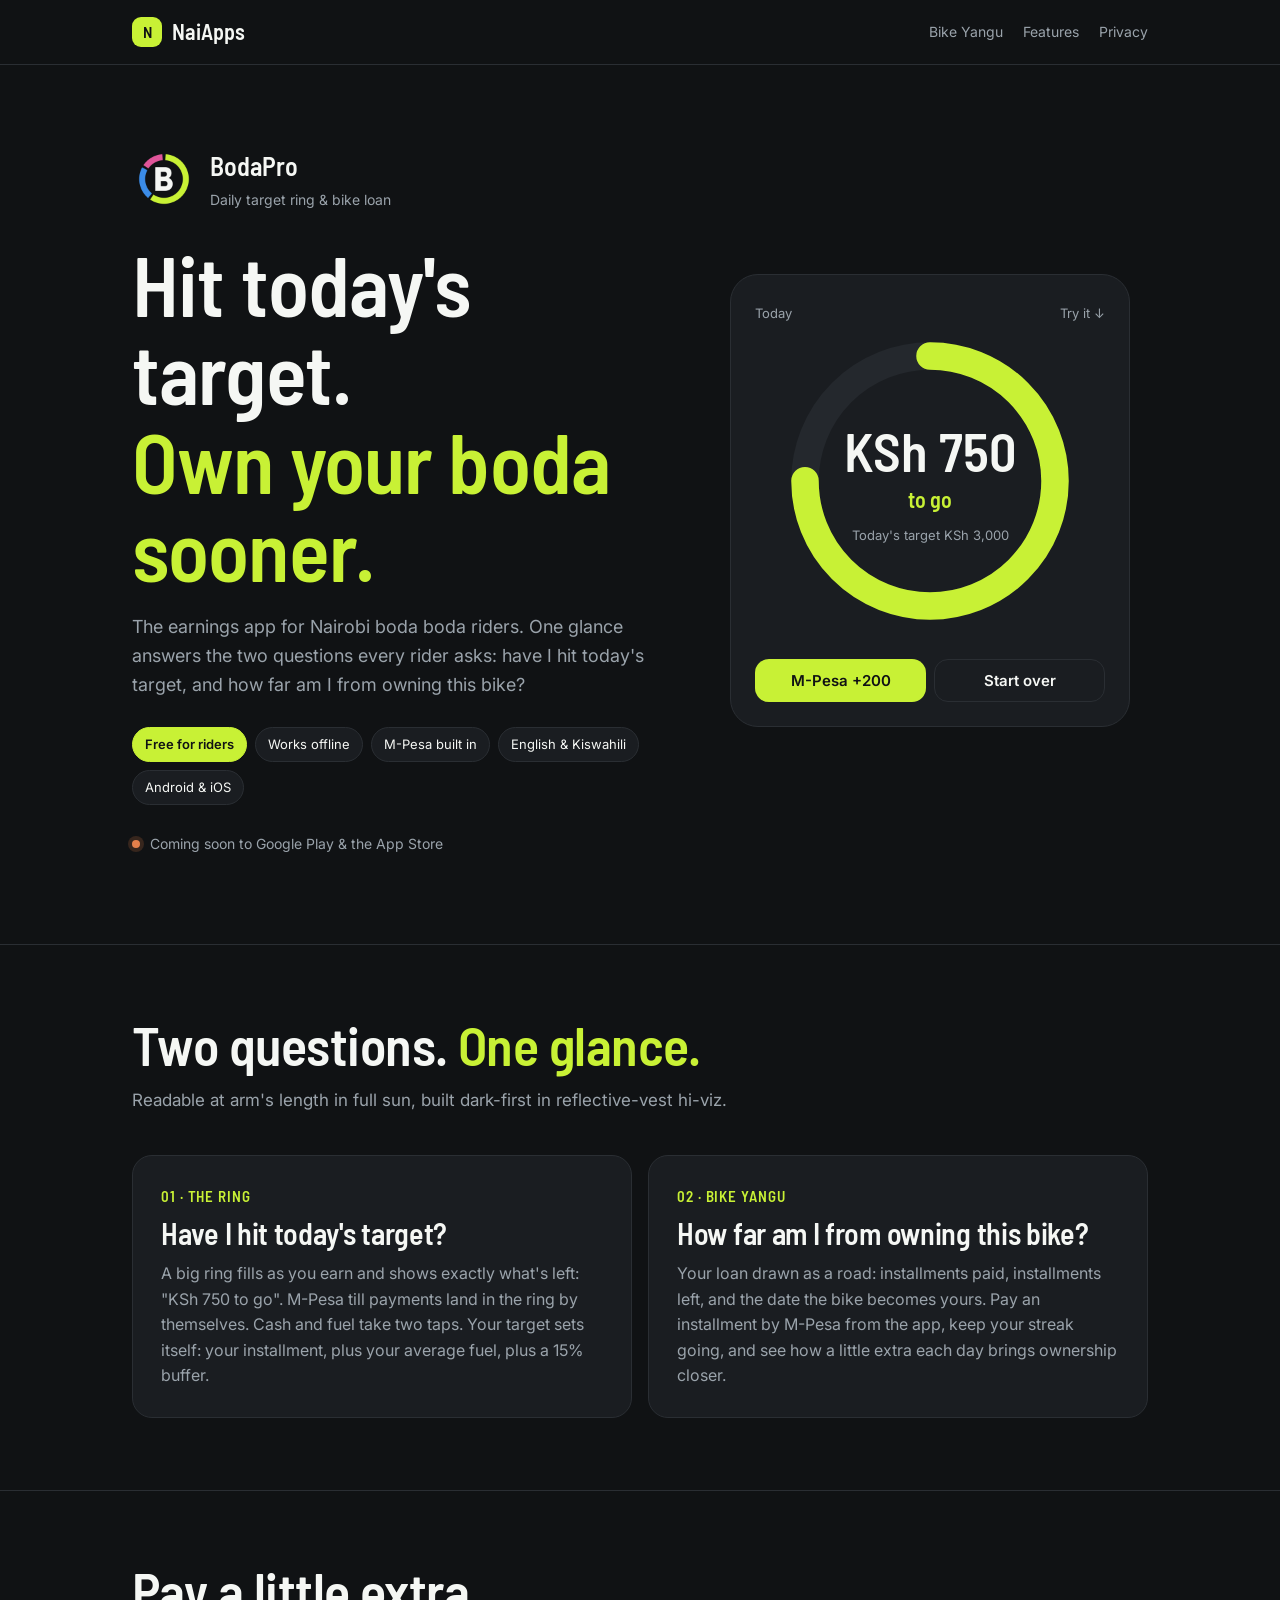
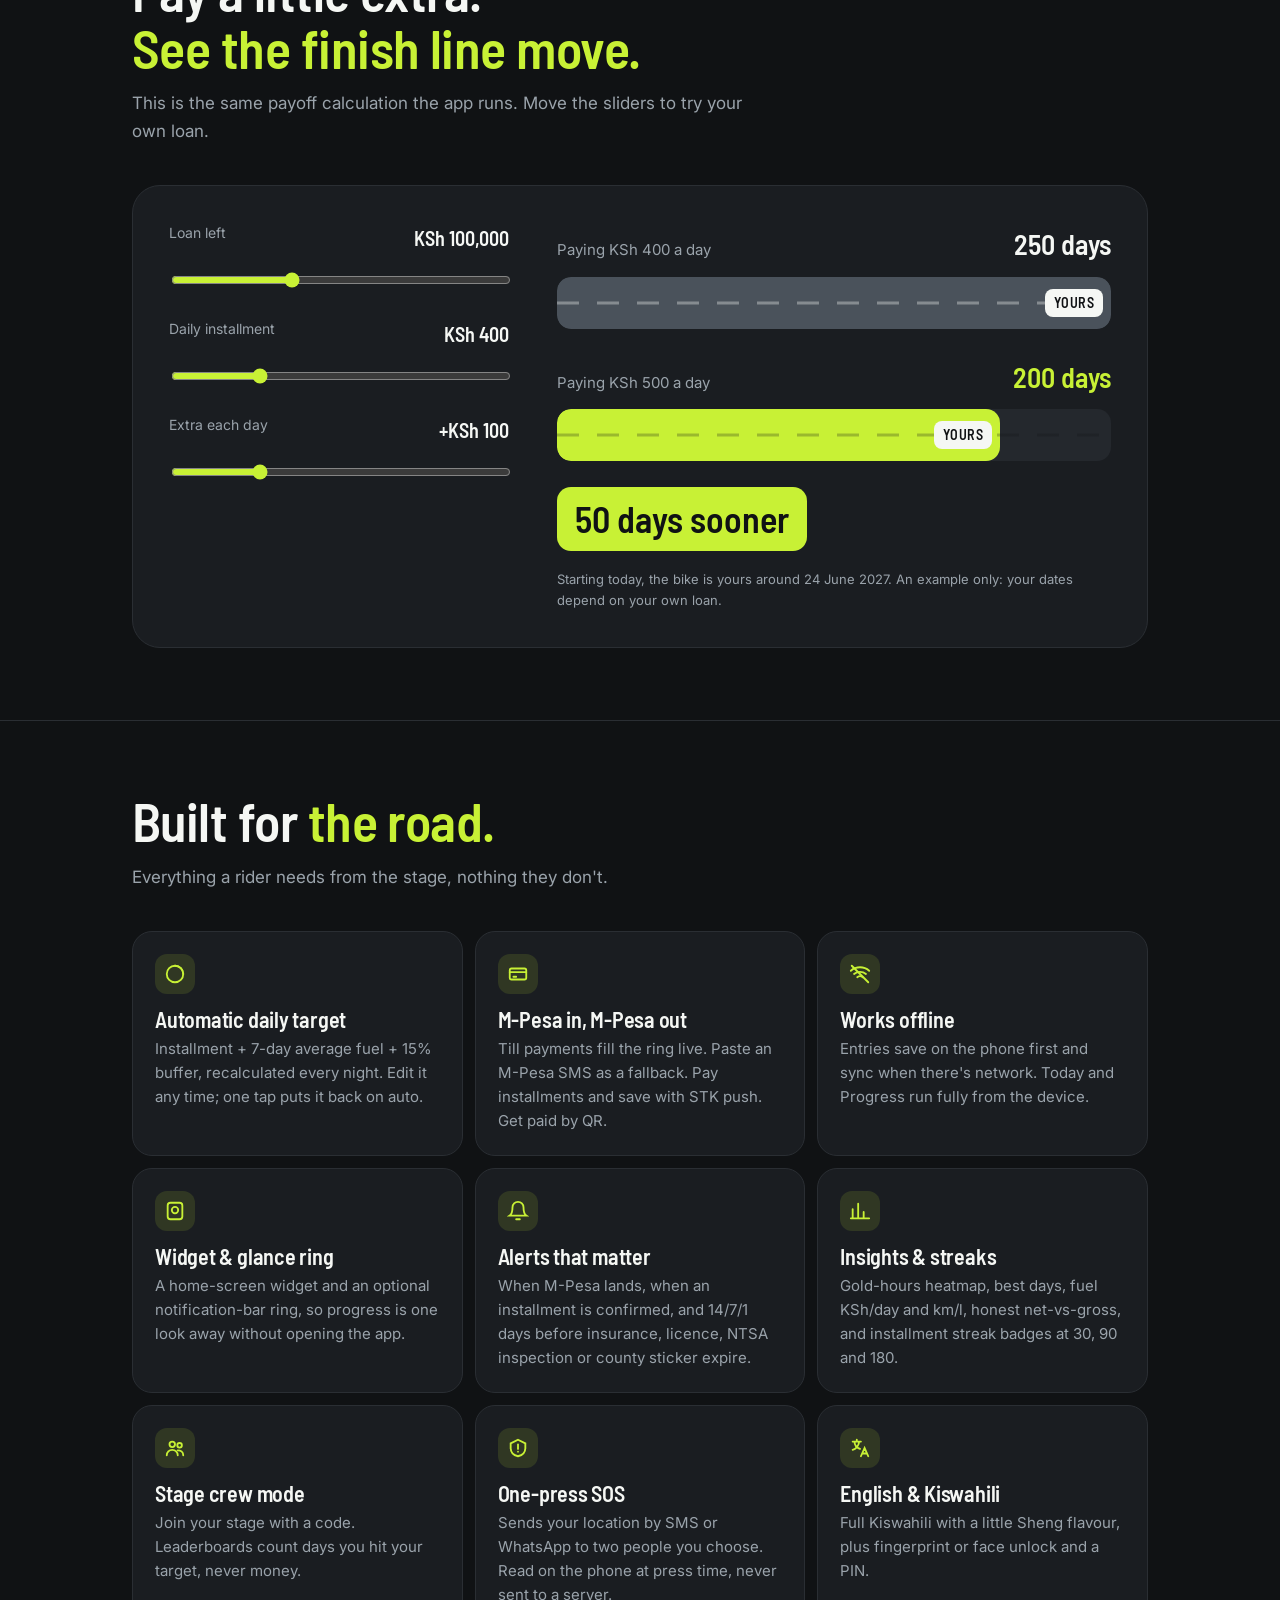
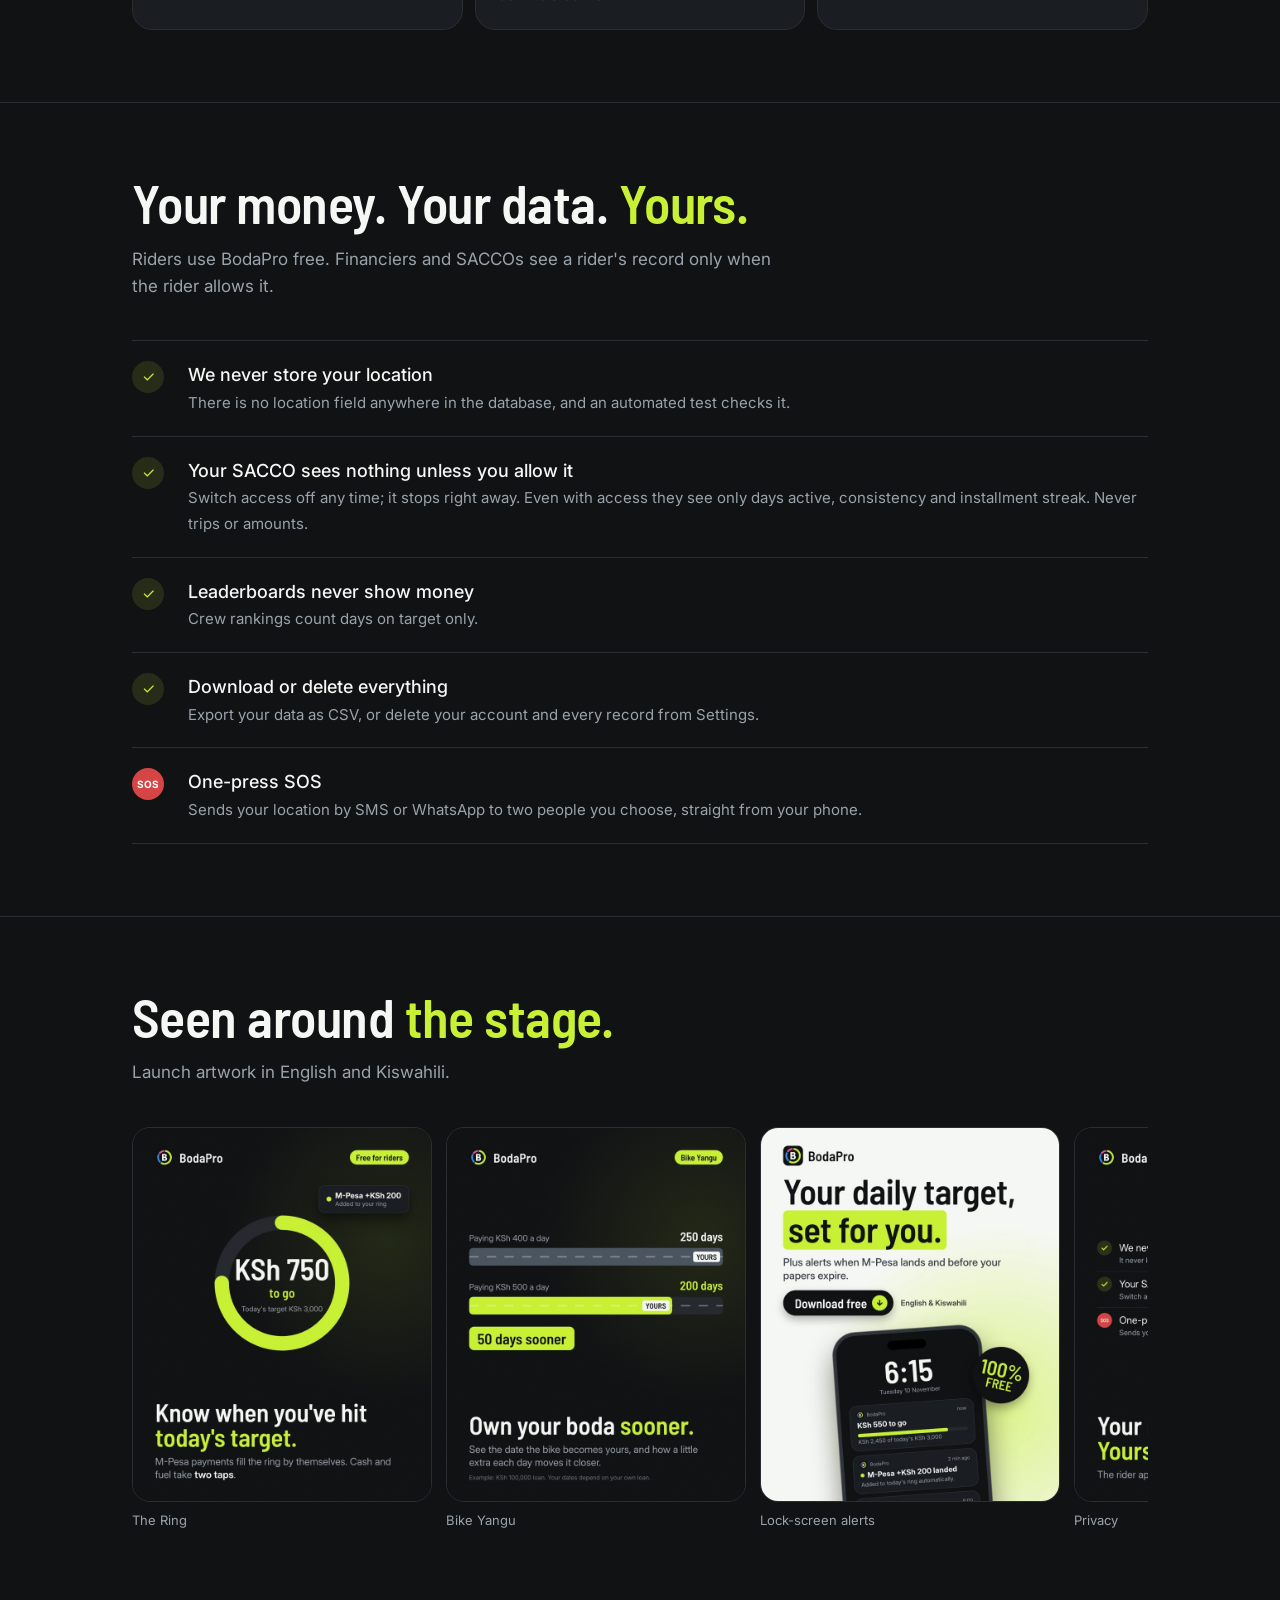
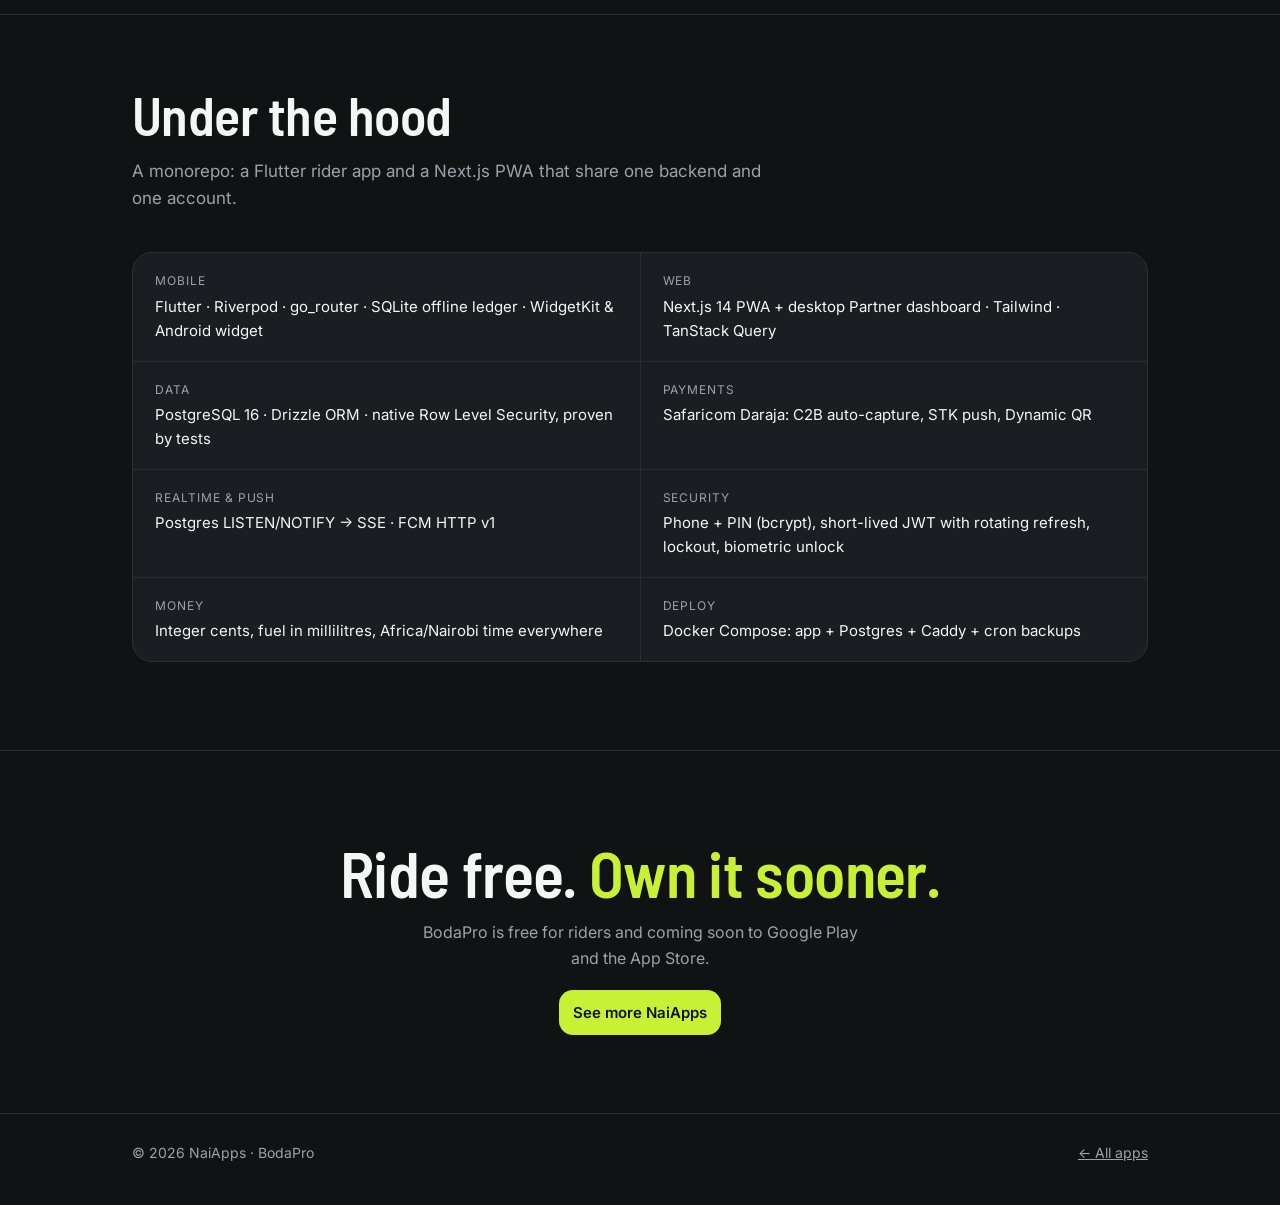
==== apps/bodapro/index.html @ ca944b45 "NaiApps: hub + BodaPro page" ====
<!doctype html>
<html lang="en">
<head>
  <meta charset="utf-8">
  <meta name="viewport" content="width=device-width, initial-scale=1">
  <meta name="theme-color" content="#101214">
  <title>BodaPro · NaiApps</title>
  <meta name="description" content="BodaPro — daily earnings, expenses and bike-loan freedom dashboard for Nairobi boda boda riders. Free for riders, works offline, never stores your location.">
  <meta property="og:title" content="BodaPro — Rider earnings & bike loan">
  <meta property="og:description" content="Know when you've hit today's target. See the day your bike becomes yours.">
  <meta property="og:image" content="img/ring.jpg">
  <link rel="icon" href="img/icon.png">
  <link rel="preconnect" href="https://fonts.googleapis.com">
  <link rel="preconnect" href="https://fonts.gstatic.com" crossorigin>
  <link href="https://fonts.googleapis.com/css2?family=Barlow+Semi+Condensed:wght@600&family=Inter:wght@400;500;600&display=swap" rel="stylesheet">
  <link rel="stylesheet" href="../../assets/css/style.css">
</head>
<body class="theme-bodapro">
  <header class="topbar">
    <div class="wrap">
      <a class="brand" href="../../"><span class="brand-mark">N</span>NaiApps</a>
      <nav>
        <a href="#bike-yangu">Bike Yangu</a>
        <a href="#features">Features</a>
        <a href="#privacy">Privacy</a>
      </nav>
    </div>
  </header>

  <main>
    <!-- Hero -->
    <section class="wrap bp-hero">
      <div>
        <div class="bp-id">
          <img src="img/icon.png" alt="BodaPro app icon" width="64" height="64">
          <div><strong>BodaPro</strong><span>Daily target ring &amp; bike loan</span></div>
        </div>
        <h1>Hit today's target.<br><span class="hl">Own your boda sooner.</span></h1>
        <p class="lede">The earnings app for Nairobi boda boda riders. One glance answers the two questions every rider asks: have I hit today's target, and how far am I from owning this bike?</p>
        <div class="chips">
          <span class="chip on">Free for riders</span>
          <span class="chip">Works offline</span>
          <span class="chip">M-Pesa built in</span>
          <span class="chip">English &amp; Kiswahili</span>
          <span class="chip">Android &amp; iOS</span>
        </div>
        <p class="status">Coming soon to Google Play &amp; the App Store</p>
      </div>

      <div class="ring-card" aria-label="Interactive demo of the BodaPro target ring">
        <div class="ring-top"><span>Today</span><span>Try it ↓</span></div>
        <div class="toast" id="toast" role="status" aria-live="polite">M-Pesa +KSh 200 · added to your ring</div>
        <div class="ring" id="ring">
          <svg viewBox="0 0 120 120" aria-hidden="true">
            <circle class="track" cx="60" cy="60" r="50" fill="none" stroke-width="11"/>
            <circle class="bar" id="ringBar" cx="60" cy="60" r="50" fill="none" stroke-width="11" stroke-linecap="round"/>
          </svg>
          <div class="ring-label">
            <div class="amt" id="ringAmt">KSh 750</div>
            <div class="togo" id="ringTogo">to go</div>
            <div class="tgt">Today's target KSh 3,000</div>
          </div>
        </div>
        <div class="ring-actions">
          <button class="btn btn-hiviz" id="addMpesa" type="button">M-Pesa +200</button>
          <button class="btn btn-ghost" id="resetRing" type="button">Start over</button>
        </div>
      </div>
    </section>

    <!-- Two questions -->
    <section class="section">
      <div class="wrap">
        <div class="section-head">
          <h2>Two questions. <span class="hl">One glance.</span></h2>
          <p>Readable at arm's length in full sun, built dark-first in reflective-vest hi-viz.</p>
        </div>
        <div class="two-q">
          <article class="q">
            <div class="n">01 · THE RING</div>
            <h3>Have I hit today's target?</h3>
            <p>A big ring fills as you earn and shows exactly what's left: "KSh 750 to go". M-Pesa till payments land in the ring by themselves. Cash and fuel take two taps. Your target sets itself: your installment, plus your average fuel, plus a 15% buffer.</p>
          </article>
          <article class="q">
            <div class="n">02 · BIKE YANGU</div>
            <h3>How far am I from owning this bike?</h3>
            <p>Your loan drawn as a road: installments paid, installments left, and the date the bike becomes yours. Pay an installment by M-Pesa from the app, keep your streak going, and see how a little extra each day brings ownership closer.</p>
          </article>
        </div>
      </div>
    </section>

    <!-- Simulator -->
    <section class="section" id="bike-yangu">
      <div class="wrap">
        <div class="section-head">
          <h2>Pay a little extra.<br><span class="hl">See the finish line move.</span></h2>
          <p>This is the same payoff calculation the app runs. Move the sliders to try your own loan.</p>
        </div>
        <div class="sim">
          <div>
            <div class="field">
              <label for="loan">Loan left <output id="loanOut"></output></label>
              <input type="range" id="loan" min="20000" max="250000" step="5000" value="100000">
            </div>
            <div class="field">
              <label for="daily">Daily installment <output id="dailyOut"></output></label>
              <input type="range" id="daily" min="200" max="1000" step="50" value="400">
            </div>
            <div class="field">
              <label for="extra">Extra each day <output id="extraOut"></output></label>
              <input type="range" id="extra" min="0" max="400" step="10" value="100">
            </div>
          </div>
          <div>
            <div class="road-row">
              <div class="lbl"><span id="baseLbl">Paying KSh 400 a day</span><b id="baseDays">250 days</b></div>
              <div class="road"><div class="fill" style="width:100%"><span class="yours">YOURS</span></div></div>
            </div>
            <div class="road-row">
              <div class="lbl"><span id="fastLbl">Paying KSh 500 a day</span><b class="hl" id="fastDays">200 days</b></div>
              <div class="road fast"><div class="fill" id="fastFill" style="width:80%"><span class="yours">YOURS</span></div></div>
            </div>
            <span class="saved" id="saved">50 days sooner</span>
            <p class="fine" id="ownDate">An example only. Your dates depend on your own loan.</p>
          </div>
        </div>
      </div>
    </section>

    <!-- Features -->
    <section class="section" id="features">
      <div class="wrap">
        <div class="section-head">
          <h2>Built for <span class="hl">the road.</span></h2>
          <p>Everything a rider needs from the stage, nothing they don't.</p>
        </div>
        <div class="features">
          <div class="feat">
            <div class="ic"><svg viewBox="0 0 24 24" fill="none" stroke="currentColor" stroke-width="2" stroke-linecap="round"><circle cx="12" cy="12" r="9"/><path d="M12 3a9 9 0 0 1 9 9"/></svg></div>
            <h3>Automatic daily target</h3>
            <p>Installment + 7-day average fuel + 15% buffer, recalculated every night. Edit it any time; one tap puts it back on auto.</p>
          </div>
          <div class="feat">
            <div class="ic"><svg viewBox="0 0 24 24" fill="none" stroke="currentColor" stroke-width="2" stroke-linecap="round"><rect x="3" y="6" width="18" height="12" rx="2"/><path d="M3 10h18M7 15h3"/></svg></div>
            <h3>M-Pesa in, M-Pesa out</h3>
            <p>Till payments fill the ring live. Paste an M-Pesa SMS as a fallback. Pay installments and save with STK push. Get paid by QR.</p>
          </div>
          <div class="feat">
            <div class="ic"><svg viewBox="0 0 24 24" fill="none" stroke="currentColor" stroke-width="2" stroke-linecap="round"><path d="M2 8.5a15 15 0 0 1 20 0M5.5 12a10 10 0 0 1 13 0M9 15.5a5 5 0 0 1 6 0"/><path d="M3 3l18 18"/></svg></div>
            <h3>Works offline</h3>
            <p>Entries save on the phone first and sync when there's network. Today and Progress run fully from the device.</p>
          </div>
          <div class="feat">
            <div class="ic"><svg viewBox="0 0 24 24" fill="none" stroke="currentColor" stroke-width="2" stroke-linecap="round"><rect x="4" y="3" width="16" height="18" rx="3"/><circle cx="12" cy="11" r="3.5"/></svg></div>
            <h3>Widget &amp; glance ring</h3>
            <p>A home-screen widget and an optional notification-bar ring, so progress is one look away without opening the app.</p>
          </div>
          <div class="feat">
            <div class="ic"><svg viewBox="0 0 24 24" fill="none" stroke="currentColor" stroke-width="2" stroke-linecap="round"><path d="M6 8a6 6 0 0 1 12 0c0 7 3 9 3 9H3s3-2 3-9"/><path d="M10 21h4"/></svg></div>
            <h3>Alerts that matter</h3>
            <p>When M-Pesa lands, when an installment is confirmed, and 14/7/1 days before insurance, licence, NTSA inspection or county sticker expire.</p>
          </div>
          <div class="feat">
            <div class="ic"><svg viewBox="0 0 24 24" fill="none" stroke="currentColor" stroke-width="2" stroke-linecap="round"><path d="M4 20V10M10 20V4M16 20v-7M22 20H2"/></svg></div>
            <h3>Insights &amp; streaks</h3>
            <p>Gold-hours heatmap, best days, fuel KSh/day and km/l, honest net-vs-gross, and installment streak badges at 30, 90 and 180.</p>
          </div>
          <div class="feat">
            <div class="ic"><svg viewBox="0 0 24 24" fill="none" stroke="currentColor" stroke-width="2" stroke-linecap="round"><circle cx="9" cy="8" r="3"/><circle cx="17" cy="9" r="2.5"/><path d="M3 20c0-3.3 2.7-6 6-6s6 2.7 6 6M15 14.5c3 0 6 1.8 6 5.5"/></svg></div>
            <h3>Stage crew mode</h3>
            <p>Join your stage with a code. Leaderboards count days you hit your target, never money.</p>
          </div>
          <div class="feat">
            <div class="ic"><svg viewBox="0 0 24 24" fill="none" stroke="currentColor" stroke-width="2" stroke-linecap="round"><path d="M12 3l8 4v5c0 5-3.5 8-8 9-4.5-1-8-4-8-9V7z"/><path d="M12 8v5M12 16h.01"/></svg></div>
            <h3>One-press SOS</h3>
            <p>Sends your location by SMS or WhatsApp to two people you choose. Read on the phone at press time, never sent to a server.</p>
          </div>
          <div class="feat">
            <div class="ic"><svg viewBox="0 0 24 24" fill="none" stroke="currentColor" stroke-width="2" stroke-linecap="round"><path d="M4 5h9M8.5 3v2M6 5c0 4 3 7 6 8M11 5c0 4-3 8-7 9"/><path d="M13 21l4-9 4 9M14.5 18h5"/></svg></div>
            <h3>English &amp; Kiswahili</h3>
            <p>Full Kiswahili with a little Sheng flavour, plus fingerprint or face unlock and a PIN.</p>
          </div>
        </div>
      </div>
    </section>

    <!-- Privacy -->
    <section class="section" id="privacy">
      <div class="wrap">
        <div class="section-head">
          <h2>Your money. Your data. <span class="hl">Yours.</span></h2>
          <p>Riders use BodaPro free. Financiers and SACCOs see a rider's record only when the rider allows it.</p>
        </div>
        <div class="privacy">
          <ul>
            <li><span class="tick">✓</span><div><b>We never store your location</b><span>There is no location field anywhere in the database, and an automated test checks it.</span></div></li>
            <li><span class="tick">✓</span><div><b>Your SACCO sees nothing unless you allow it</b><span>Switch access off any time; it stops right away. Even with access they see only days active, consistency and installment streak. Never trips or amounts.</span></div></li>
            <li><span class="tick">✓</span><div><b>Leaderboards never show money</b><span>Crew rankings count days on target only.</span></div></li>
            <li><span class="tick">✓</span><div><b>Download or delete everything</b><span>Export your data as CSV, or delete your account and every record from Settings.</span></div></li>
            <li><span class="tick sos">SOS</span><div><b>One-press SOS</b><span>Sends your location by SMS or WhatsApp to two people you choose, straight from your phone.</span></div></li>
          </ul>
        </div>
      </div>
    </section>

    <!-- Gallery -->
    <section class="section">
      <div class="wrap">
        <div class="section-head">
          <h2>Seen around <span class="hl">the stage.</span></h2>
          <p>Launch artwork in English and Kiswahili.</p>
        </div>
        <div class="gallery" tabindex="0" aria-label="BodaPro launch artwork, scroll sideways">
          <figure><img src="img/ring.jpg" alt="The target ring showing KSh 750 to go of a KSh 3,000 target" loading="lazy" width="720" height="900"><figcaption>The Ring</figcaption></figure>
          <figure><img src="img/road.jpg" alt="Bike Yangu road: paying KSh 500 a day instead of 400 owns the bike 50 days sooner" loading="lazy" width="720" height="900"><figcaption>Bike Yangu</figcaption></figure>
          <figure><img src="img/alerts.jpg" alt="Lock-screen notifications: KSh 550 to go, and M-Pesa KSh 200 landed" loading="lazy" width="720" height="900"><figcaption>Lock-screen alerts</figcaption></figure>
          <figure><img src="img/privacy.jpg" alt="Privacy promises: location never stored, SACCO sees nothing unless allowed, one-press SOS" loading="lazy" width="720" height="900"><figcaption>Privacy</figcaption></figure>
          <figure><img src="img/ring-sw.jpg" alt="The target ring in Kiswahili" loading="lazy" width="720" height="900"><figcaption>Kwa Kiswahili</figcaption></figure>
        </div>
      </div>
    </section>

    <!-- Tech -->
    <section class="section">
      <div class="wrap">
        <div class="section-head">
          <h2>Under the hood</h2>
          <p>A monorepo: a Flutter rider app and a Next.js PWA that share one backend and one account.</p>
        </div>
        <dl class="stack">
          <div><dt>Mobile</dt><dd>Flutter · Riverpod · go_router · SQLite offline ledger · WidgetKit &amp; Android widget</dd></div>
          <div><dt>Web</dt><dd>Next.js 14 PWA + desktop Partner dashboard · Tailwind · TanStack Query</dd></div>
          <div><dt>Data</dt><dd>PostgreSQL 16 · Drizzle ORM · native Row Level Security, proven by tests</dd></div>
          <div><dt>Payments</dt><dd>Safaricom Daraja: C2B auto-capture, STK push, Dynamic QR</dd></div>
          <div><dt>Realtime &amp; push</dt><dd>Postgres LISTEN/NOTIFY → SSE · FCM HTTP v1</dd></div>
          <div><dt>Security</dt><dd>Phone + PIN (bcrypt), short-lived JWT with rotating refresh, lockout, biometric unlock</dd></div>
          <div><dt>Money</dt><dd>Integer cents, fuel in millilitres, Africa/Nairobi time everywhere</dd></div>
          <div><dt>Deploy</dt><dd>Docker Compose: app + Postgres + Caddy + cron backups</dd></div>
        </dl>
      </div>
    </section>

    <section class="cta">
      <div class="wrap">
        <h2>Ride free. <span class="hl">Own it sooner.</span></h2>
        <p>BodaPro is free for riders and coming soon to Google Play and the App Store.</p>
        <a class="btn btn-hiviz" href="../../">See more NaiApps</a>
      </div>
    </section>
  </main>

  <footer class="footer">
    <div class="wrap">
      <span>© <span id="yr">2026</span> NaiApps · BodaPro</span>
      <a href="../../">← All apps</a>
    </div>
  </footer>

  <script src="../../assets/js/bodapro.js"></script>
</body>
</html>
---- assets/css/style.css ----
/* NaiApps — shared styles. Hub uses the neutral tokens; each app page
   overrides them with its own brand (see .theme-bodapro). */
:root {
  --bg: #f6f6f3;
  --surface: #ffffff;
  --line: #e3e3dd;
  --text: #17191c;
  --muted: #5d636b;
  --accent: #17191c;
  --accent-ink: #ffffff;
  --radius: 20px;
  --display: "Barlow Semi Condensed", system-ui, sans-serif;
  --body: "Inter", system-ui, -apple-system, sans-serif;
  color-scheme: light;
}
@media (prefers-color-scheme: dark) {
  :root:not([data-theme="light"]) {
    --bg: #0f1012;
    --surface: #17191c;
    --line: #2a2d32;
    --text: #f2f3f0;
    --muted: #9aa1a9;
    --accent: #f2f3f0;
    --accent-ink: #0f1012;
    color-scheme: dark;
  }
}

* { box-sizing: border-box; }
html { -webkit-text-size-adjust: 100%; scroll-behavior: smooth; }
body {
  margin: 0;
  background: var(--bg);
  color: var(--text);
  font: 400 16px/1.6 var(--body);
  -webkit-font-smoothing: antialiased;
}
img { max-width: 100%; display: block; }
a { color: inherit; }
h1, h2, h3 { font-family: var(--display); font-weight: 600; line-height: 1.05; margin: 0; letter-spacing: -0.01em; }
p { margin: 0; }

.wrap { width: 100%; max-width: 1080px; margin: 0 auto; padding: 0 16px; }
@media (min-width: 720px) { .wrap { padding: 0 32px; } }

/* ---------- top bar ---------- */
.topbar { border-bottom: 1px solid var(--line); }
.topbar .wrap { display: flex; align-items: center; justify-content: space-between; height: 64px; gap: 16px; }
.brand { display: flex; align-items: center; gap: 10px; text-decoration: none; font-family: var(--display); font-weight: 600; font-size: 22px; }
.brand-mark {
  width: 30px; height: 30px; border-radius: 9px; display: grid; place-items: center;
  background: var(--accent); color: var(--accent-ink); font-size: 16px;
}
.topbar nav { display: flex; gap: 20px; font-size: 14px; color: var(--muted); }
.topbar nav a { text-decoration: none; }
.topbar nav a:hover { color: var(--text); }
@media (max-width: 560px) { .theme-bodapro .topbar nav { display: none; } }

/* ---------- hub ---------- */
.hub-hero { padding: 72px 0 40px; }
.hub-hero h1 { font-size: clamp(44px, 9vw, 88px); }
.hub-hero p { margin-top: 18px; max-width: 560px; color: var(--muted); font-size: 18px; }
.eyebrow { font-size: 13px; letter-spacing: 0.08em; text-transform: uppercase; color: var(--muted); margin-bottom: 14px; font-weight: 500; }

.app-grid { display: grid; gap: 16px; grid-template-columns: 1fr; padding-bottom: 80px; }
@media (min-width: 720px) { .app-grid { grid-template-columns: repeat(2, 1fr); } }

.app-card {
  position: relative; display: flex; flex-direction: column; gap: 18px;
  padding: 24px; border-radius: var(--radius); text-decoration: none;
  background: var(--surface); border: 1px solid var(--line);
  transition: transform .18s ease, border-color .18s ease;
}
a.app-card:hover { transform: translateY(-2px); border-color: var(--muted); }
.app-card .head { display: flex; align-items: center; gap: 14px; }
.app-card .head img { width: 56px; height: 56px; border-radius: 14px; }
.app-card h2 { font-size: 30px; }
.app-card .kicker { font-size: 14px; color: var(--muted); }
.app-card .blurb { color: var(--muted); }
.tags { display: flex; flex-wrap: wrap; gap: 8px; }
.tag { font-size: 12px; padding: 4px 10px; border-radius: 99px; border: 1px solid var(--line); color: var(--muted); }
.app-card .go { margin-top: auto; font-weight: 600; font-size: 15px; }
.app-card.soon { border-style: dashed; background: transparent; justify-content: center; min-height: 220px; }
.app-card.soon h2 { color: var(--muted); }

.footer { border-top: 1px solid var(--line); padding: 28px 0 40px; color: var(--muted); font-size: 14px; }
.footer .wrap { display: flex; flex-wrap: wrap; justify-content: space-between; gap: 12px; }

/* =========================================================
   BodaPro page — dark-first hi-viz brand (from apps/web tailwind tokens)
   ========================================================= */
.theme-bodapro {
  --bg: #101214;
  --surface: #1a1d21;
  --line: #2a2e33;
  --text: #f5f7f4;
  --muted: #9aa3ab;
  --hiviz: #c8f135;
  --warn: #e5804b;
  --red: #d64545;
  --accent: #c8f135;
  --accent-ink: #101214;
  color-scheme: dark;
  background:
    radial-gradient(900px 600px at 85% -10%, rgba(200, 241, 53, 0.10), transparent 60%),
    var(--bg);
}
.theme-bodapro .hl { color: var(--hiviz); }

.bp-hero { padding-top: 56px; padding-bottom: 64px; display: grid; gap: 48px; align-items: center; }
@media (min-width: 880px) { .bp-hero { grid-template-columns: 1.1fr 0.9fr; padding-top: 80px; padding-bottom: 88px; } }
.bp-id { display: flex; align-items: center; gap: 14px; margin-bottom: 28px; }
.bp-id img { width: 64px; height: 64px; border-radius: 16px; }
.bp-id strong { display: block; font-family: var(--display); font-size: 26px; font-weight: 600; }
.bp-id span { color: var(--muted); font-size: 14px; }
.bp-hero h1 { font-size: clamp(46px, 8.5vw, 84px); }
.bp-hero .lede { margin-top: 20px; color: var(--muted); font-size: 18px; max-width: 520px; }
.chips { display: flex; flex-wrap: wrap; gap: 8px; margin-top: 28px; }
.chip { font-size: 13px; padding: 6px 12px; border-radius: 99px; background: var(--surface); border: 1px solid var(--line); }
.chip.on { background: var(--hiviz); color: #101214; border-color: var(--hiviz); font-weight: 600; }
.status { margin-top: 28px; display: inline-flex; align-items: center; gap: 10px; font-size: 14px; color: var(--muted); }
.status::before { content: ""; width: 8px; height: 8px; border-radius: 50%; background: var(--warn); box-shadow: 0 0 0 4px rgba(229,128,75,.18); }

/* live ring demo */
.ring-card {
  background: var(--surface); border: 1px solid var(--line); border-radius: 28px;
  padding: 28px 24px 24px; max-width: 400px; width: 100%; margin: 0 auto; position: relative;
}
.ring-top { display: flex; justify-content: space-between; align-items: center; font-size: 13px; color: var(--muted); margin-bottom: 8px; }
.ring { position: relative; width: 100%; max-width: 300px; margin: 0 auto; aspect-ratio: 1; }
.ring svg { width: 100%; height: 100%; transform: rotate(-90deg); }
.ring .track { stroke: #24282d; }
.ring .bar { stroke: var(--hiviz); transition: stroke-dashoffset .9s cubic-bezier(.2,.8,.2,1); }
.ring-label { position: absolute; inset: 0; display: grid; place-content: center; text-align: center; }
.ring-label .amt { font-family: var(--display); font-weight: 600; font-size: clamp(40px, 11vw, 54px); line-height: 1; }
.ring-label .togo { font-family: var(--display); font-weight: 600; color: var(--hiviz); font-size: 22px; margin-top: 4px; }
.ring-label .tgt { color: var(--muted); font-size: 13px; margin-top: 8px; }
.ring.hit .ring-label .amt { color: var(--hiviz); }
.ring.hit svg { animation: pulse 1.2s ease 1; }
@keyframes pulse { 50% { transform: rotate(-90deg) scale(1.04); } }
.ring-actions { display: grid; grid-template-columns: 1fr 1fr; gap: 8px; margin-top: 20px; }
.btn {
  appearance: none; border: 0; cursor: pointer; font: 600 15px/1 var(--body);
  padding: 13px 14px; border-radius: 14px; text-decoration: none; text-align: center;
}
.btn-hiviz { background: var(--hiviz); color: #101214; }
.btn-ghost { background: transparent; color: var(--text); border: 1px solid var(--line); }
.btn:active { transform: scale(.98); }
.toast {
  position: absolute; top: 56px; right: -8px; background: #0d0f11; border: 1px solid var(--line);
  border-radius: 14px; padding: 10px 14px; font-size: 13px; display: flex; gap: 10px; align-items: center;
  opacity: 0; transform: translateY(-6px); transition: all .3s ease; pointer-events: none;
}
.toast.show { opacity: 1; transform: none; }
.toast::before { content: ""; width: 8px; height: 8px; border-radius: 50%; background: var(--hiviz); flex: none; }
@media (max-width: 480px) { .toast { right: 8px; } }

/* sections */
.section { padding: 72px 0; border-top: 1px solid var(--line); }
.section-head { max-width: 640px; margin-bottom: 40px; }
.section-head h2 { font-size: clamp(34px, 6vw, 54px); }
.section-head p { margin-top: 14px; color: var(--muted); font-size: 17px; }

.two-q { display: grid; gap: 16px; }
@media (min-width: 760px) { .two-q { grid-template-columns: 1fr 1fr; } }
.q { background: var(--surface); border: 1px solid var(--line); border-radius: var(--radius); padding: 28px; }
.q .n { font-family: var(--display); color: var(--hiviz); font-size: 15px; font-weight: 600; letter-spacing: .06em; }
.q h3 { font-size: 30px; margin: 10px 0 12px; }
.q p { color: var(--muted); }

/* simulator */
.sim { background: var(--surface); border: 1px solid var(--line); border-radius: 28px; padding: 28px 24px; display: grid; gap: 32px; }
@media (min-width: 860px) { .sim { grid-template-columns: 340px 1fr; padding: 36px; gap: 48px; } }
.field { display: grid; gap: 10px; margin-bottom: 22px; }
.field label { display: flex; justify-content: space-between; font-size: 14px; color: var(--muted); }
.field output { font-family: var(--display); font-weight: 600; font-size: 20px; color: var(--text); }
input[type=range] { width: 100%; accent-color: var(--hiviz); height: 28px; }
.road-row { margin-bottom: 26px; }
.road-row .lbl { display: flex; justify-content: space-between; align-items: baseline; margin-bottom: 10px; gap: 12px; }
.road-row .lbl span { color: var(--muted); font-size: 15px; }
.road-row .lbl b { font-family: var(--display); font-weight: 600; font-size: 28px; }
.road { position: relative; height: 52px; border-radius: 14px; background: #24282d; overflow: hidden; }
.road .fill {
  position: absolute; inset: 0 auto 0 0; border-radius: 14px; background: #4a525b;
  transition: width .5s cubic-bezier(.2,.8,.2,1); display: flex; align-items: center; justify-content: flex-end; padding-right: 8px;
}
.road.fast .fill { background: var(--hiviz); }
.road::after {
  content: ""; position: absolute; left: 0; right: 0; top: 50%; height: 3px; transform: translateY(-50%);
  background: repeating-linear-gradient(90deg, rgba(245,247,244,.35) 0 22px, transparent 22px 40px);
}
.road.fast::after { background: repeating-linear-gradient(90deg, rgba(16,18,20,.25) 0 22px, transparent 22px 40px); }
.yours { position: relative; z-index: 1; background: #f5f7f4; color: #101214; font: 600 14px/1 var(--display); padding: 7px 9px; border-radius: 8px; letter-spacing: .03em; }
.saved { display: inline-block; background: var(--hiviz); color: #101214; font: 600 clamp(26px,5vw,36px)/1 var(--display); padding: 14px 18px; border-radius: 14px; }
.fine { color: var(--muted); font-size: 13px; margin-top: 18px; }

/* feature grid */
.features { display: grid; gap: 12px; grid-template-columns: 1fr; }
@media (min-width: 620px) { .features { grid-template-columns: 1fr 1fr; } }
@media (min-width: 960px) { .features { grid-template-columns: repeat(3, 1fr); } }
.feat { background: var(--surface); border: 1px solid var(--line); border-radius: var(--radius); padding: 22px; }
.feat .ic { width: 40px; height: 40px; border-radius: 12px; display: grid; place-items: center; background: rgba(200,241,53,.12); color: var(--hiviz); margin-bottom: 14px; }
.feat .ic svg { width: 22px; height: 22px; }
.feat h3 { font-size: 22px; margin-bottom: 6px; }
.feat p { color: var(--muted); font-size: 15px; }

/* privacy list */
.privacy { display: grid; gap: 0; border-top: 1px solid var(--line); }
.privacy li { list-style: none; display: grid; grid-template-columns: 40px 1fr; gap: 16px; padding: 20px 0; border-bottom: 1px solid var(--line); }
.privacy ul { margin: 0; padding: 0; }
.privacy .tick { width: 32px; height: 32px; border-radius: 50%; display: grid; place-items: center; background: rgba(200,241,53,.12); color: var(--hiviz); }
.privacy .tick.sos { background: var(--red); color: #fff; font: 700 10px/1 var(--body); }
.privacy b { display: block; font-weight: 500; font-size: 18px; }
.privacy span { color: var(--muted); font-size: 15px; }

/* gallery */
.gallery { display: grid; grid-auto-flow: column; grid-auto-columns: min(78%, 300px); gap: 14px; overflow-x: auto; scroll-snap-type: x mandatory; padding-bottom: 12px; overscroll-behavior-x: contain; }
.gallery figure { margin: 0; scroll-snap-align: start; }
.gallery img { border-radius: 18px; border: 1px solid var(--line); aspect-ratio: 4/5; object-fit: cover; width: 100%; height: auto; }
.gallery figcaption { font-size: 13px; color: var(--muted); margin-top: 8px; }

/* tech */
.stack { display: grid; gap: 1px; background: var(--line); border: 1px solid var(--line); border-radius: var(--radius); overflow: hidden; }
@media (min-width: 720px) { .stack { grid-template-columns: 1fr 1fr; } }
.stack div { background: var(--surface); padding: 18px 22px; }
.stack dt { font-size: 12px; text-transform: uppercase; letter-spacing: .08em; color: var(--muted); margin-bottom: 4px; }
.stack dd { margin: 0; font-size: 15px; }

.cta { text-align: center; padding: 88px 0; border-top: 1px solid var(--line); }
.cta h2 { font-size: clamp(38px, 7vw, 64px); }
.cta p { color: var(--muted); margin: 14px auto 28px; max-width: 460px; }

@media (prefers-reduced-motion: reduce) {
  *, *::before, *::after { transition: none !important; animation: none !important; }
  html { scroll-behavior: auto; }
}
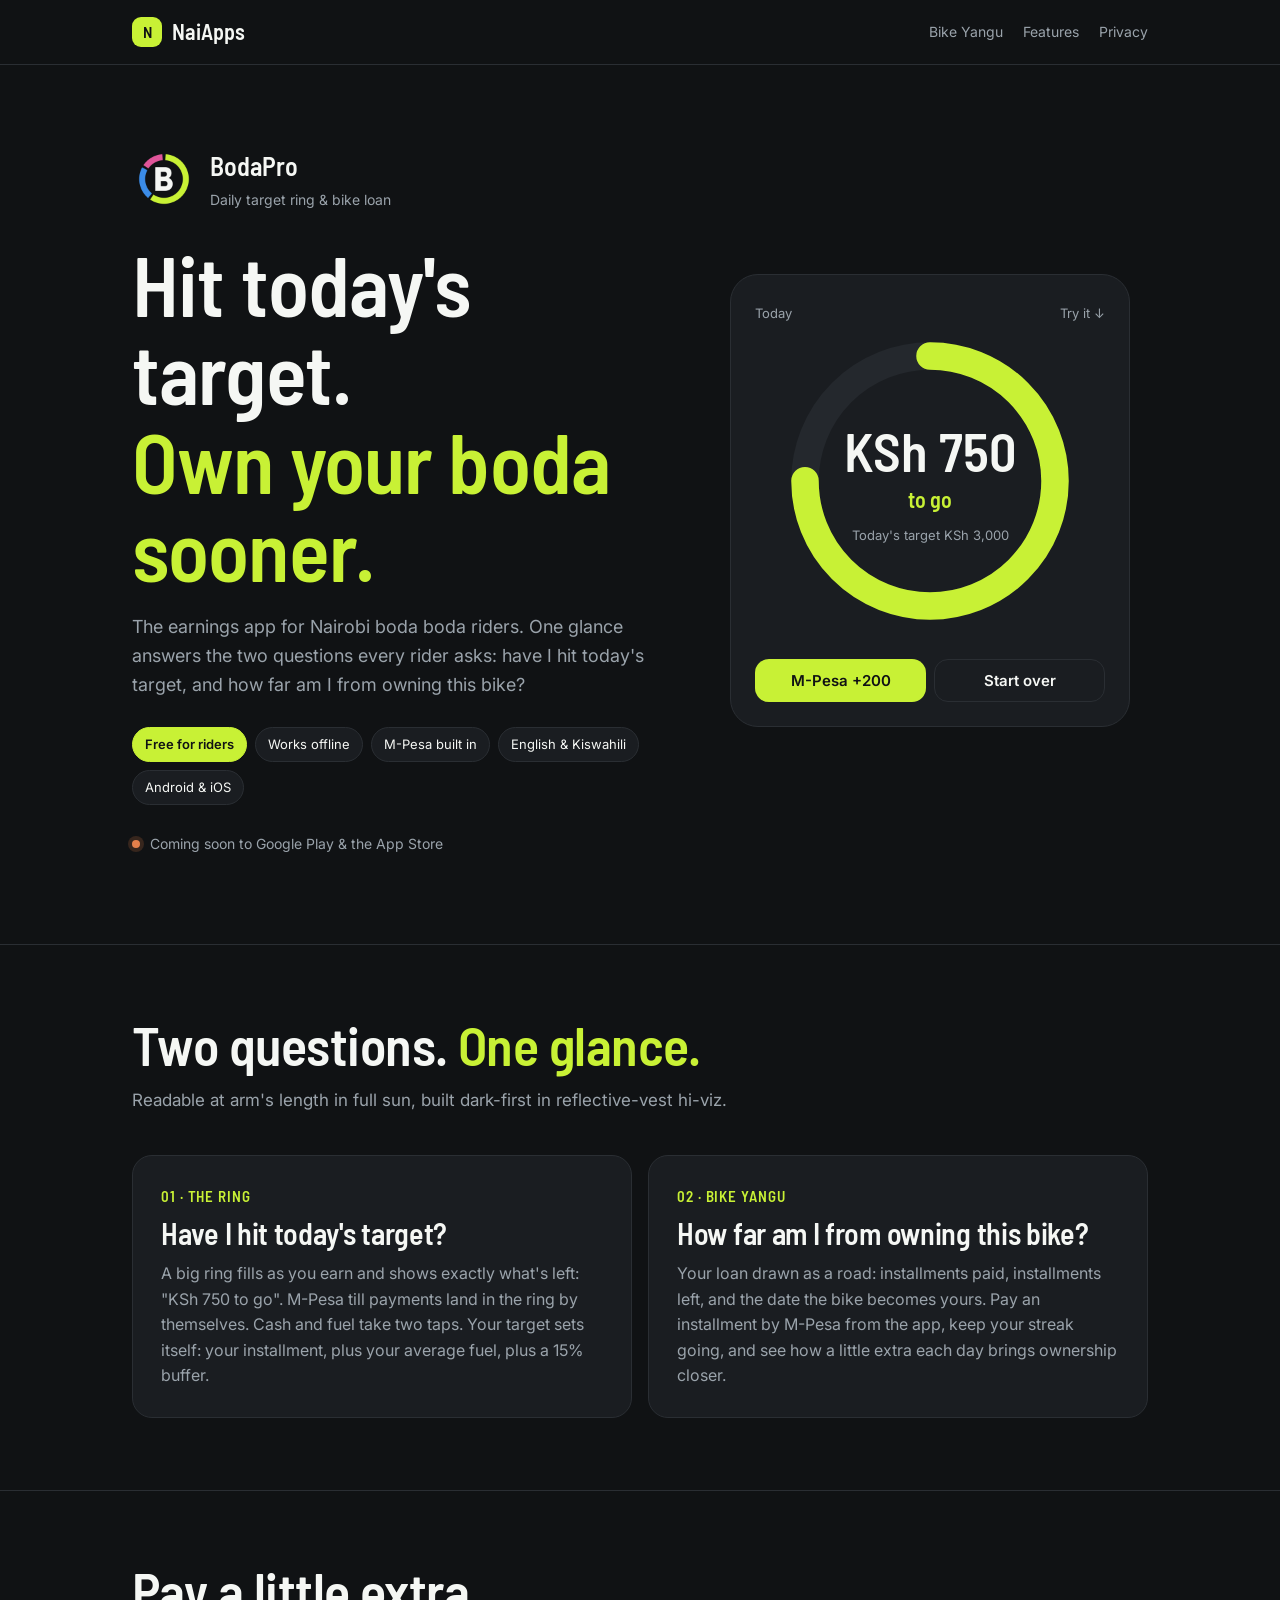
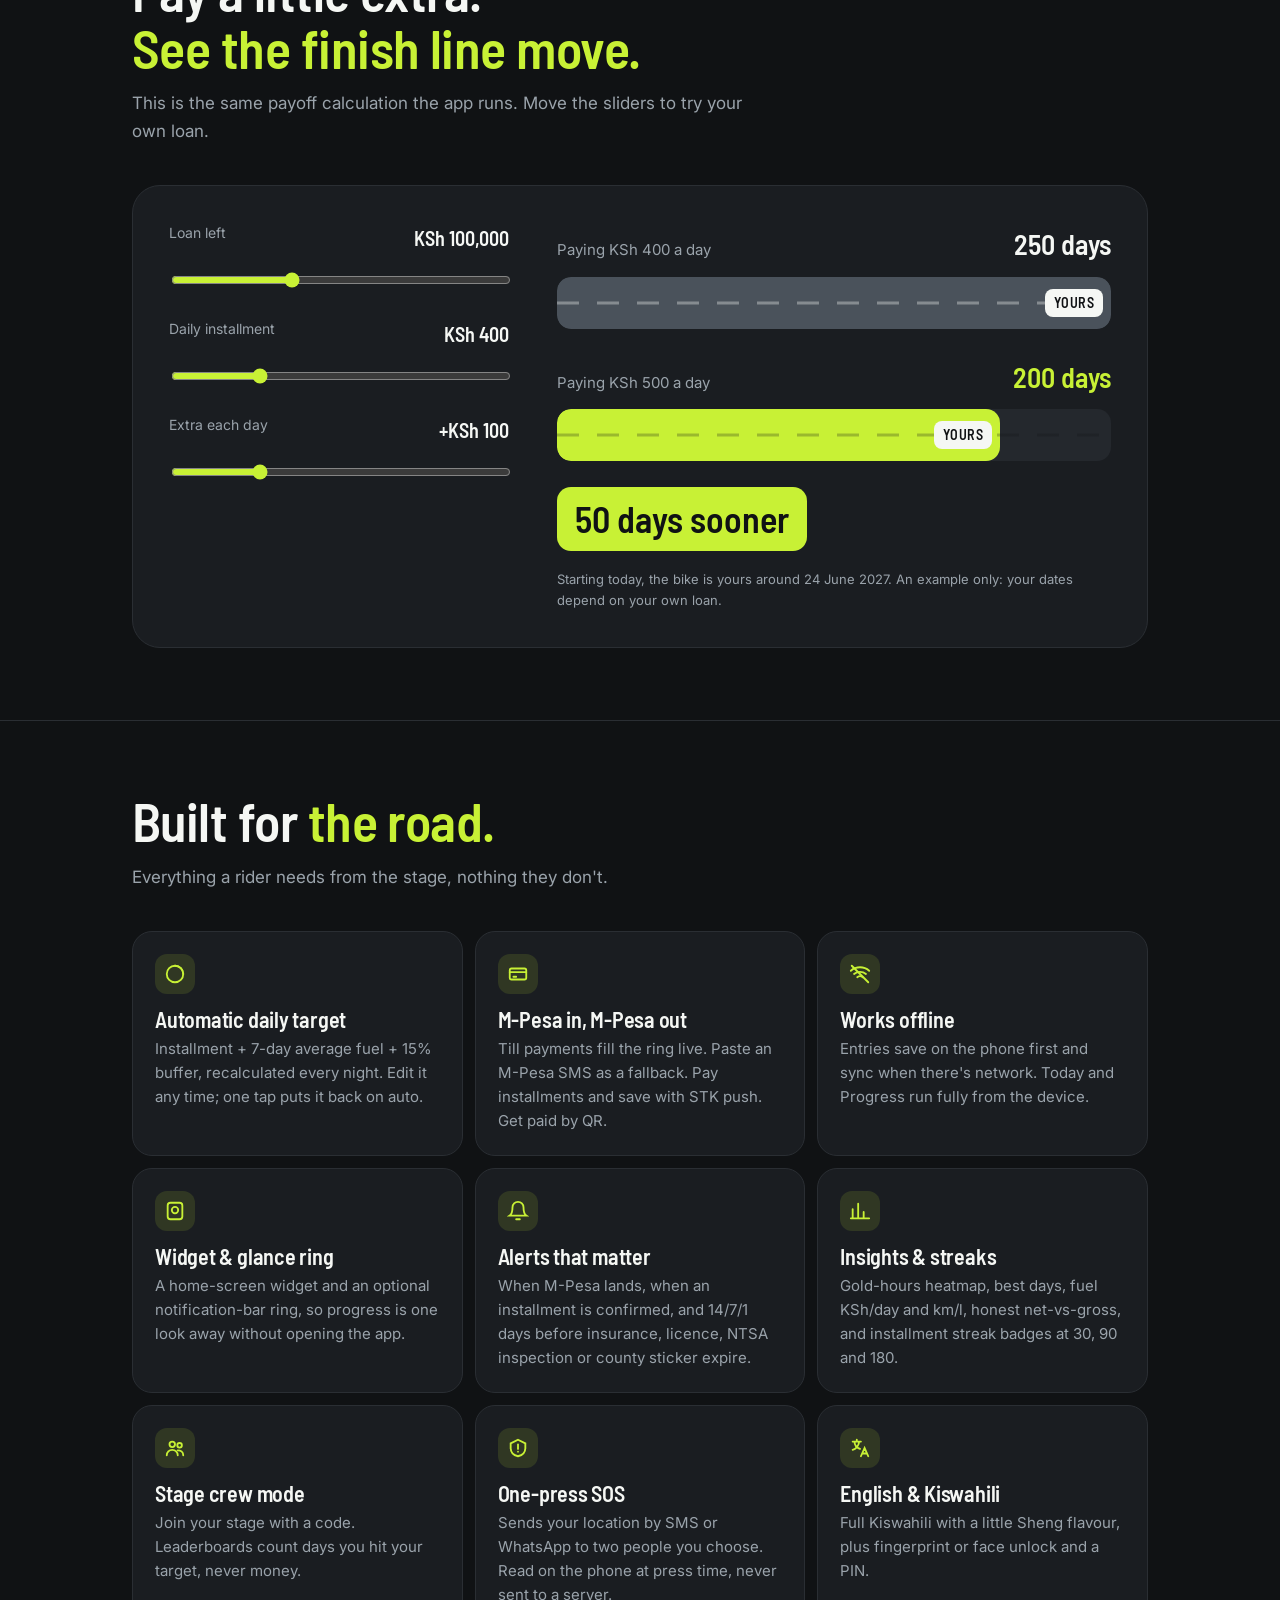
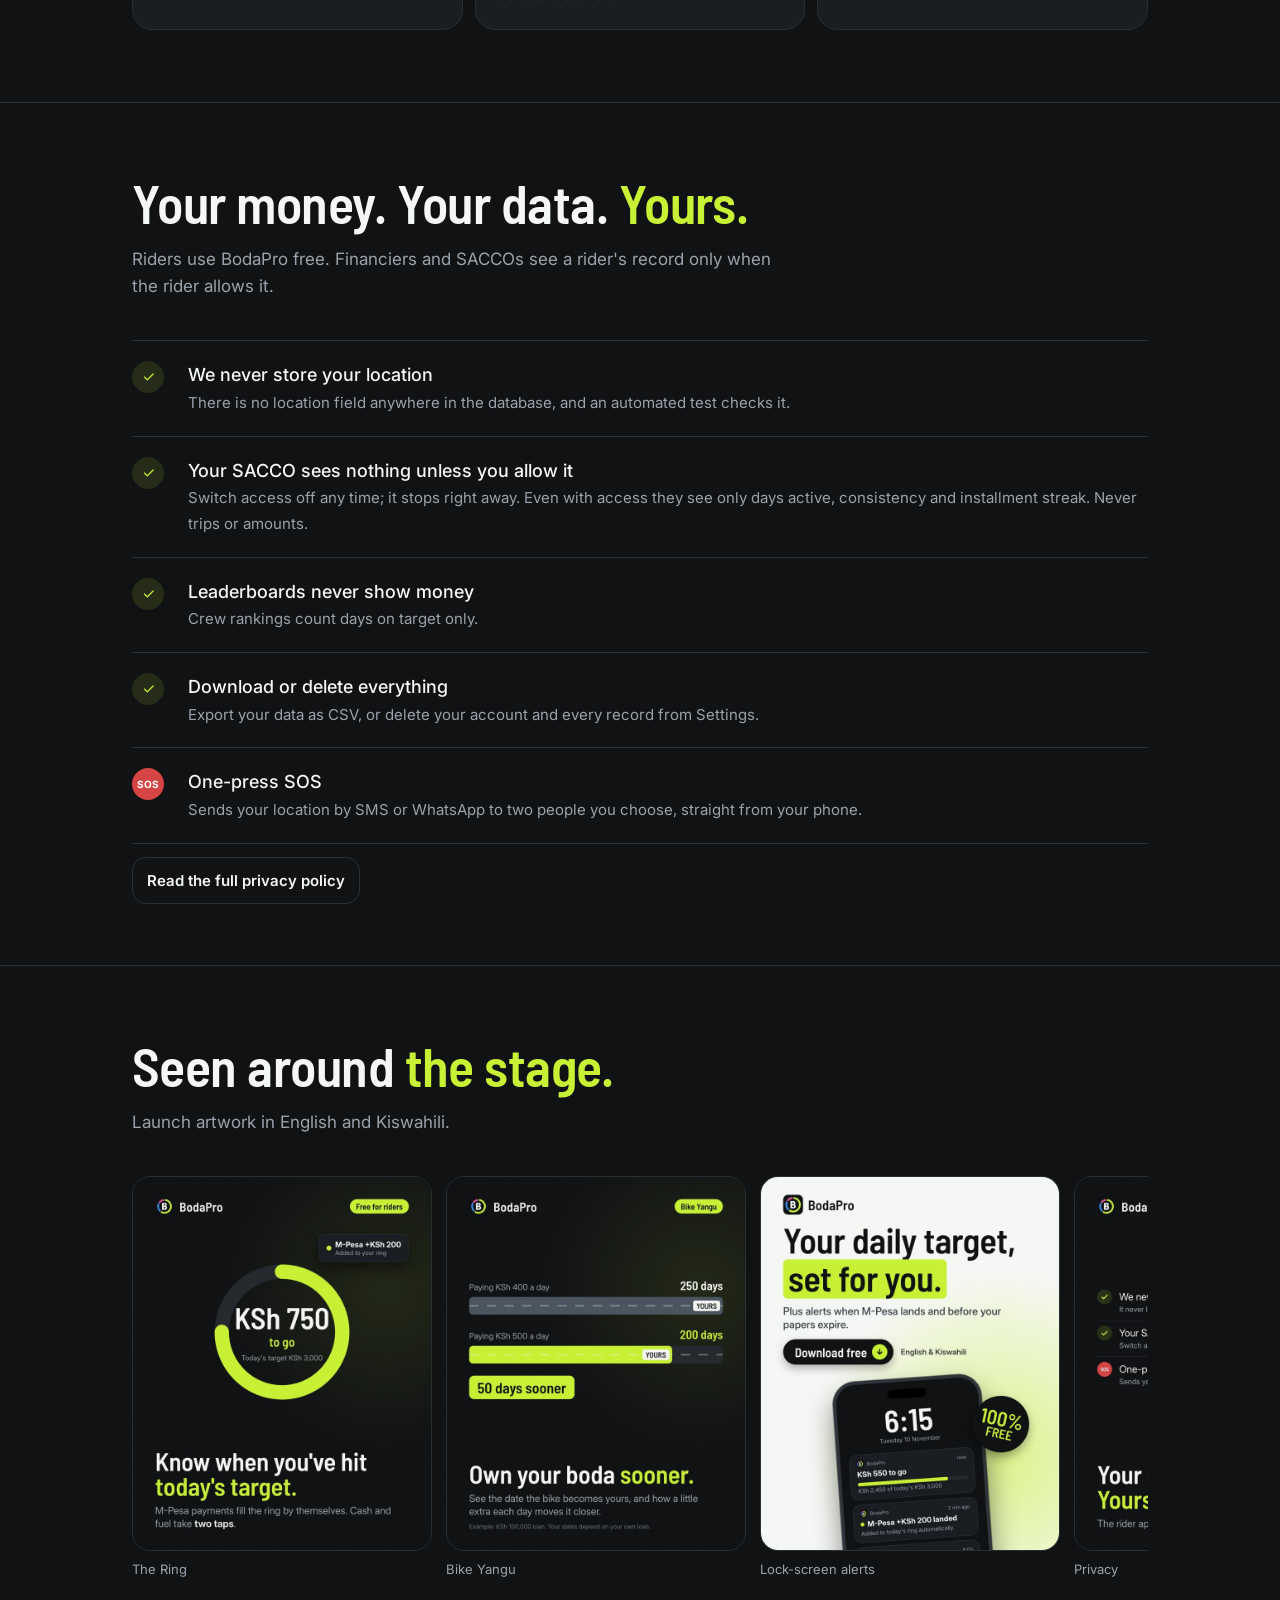
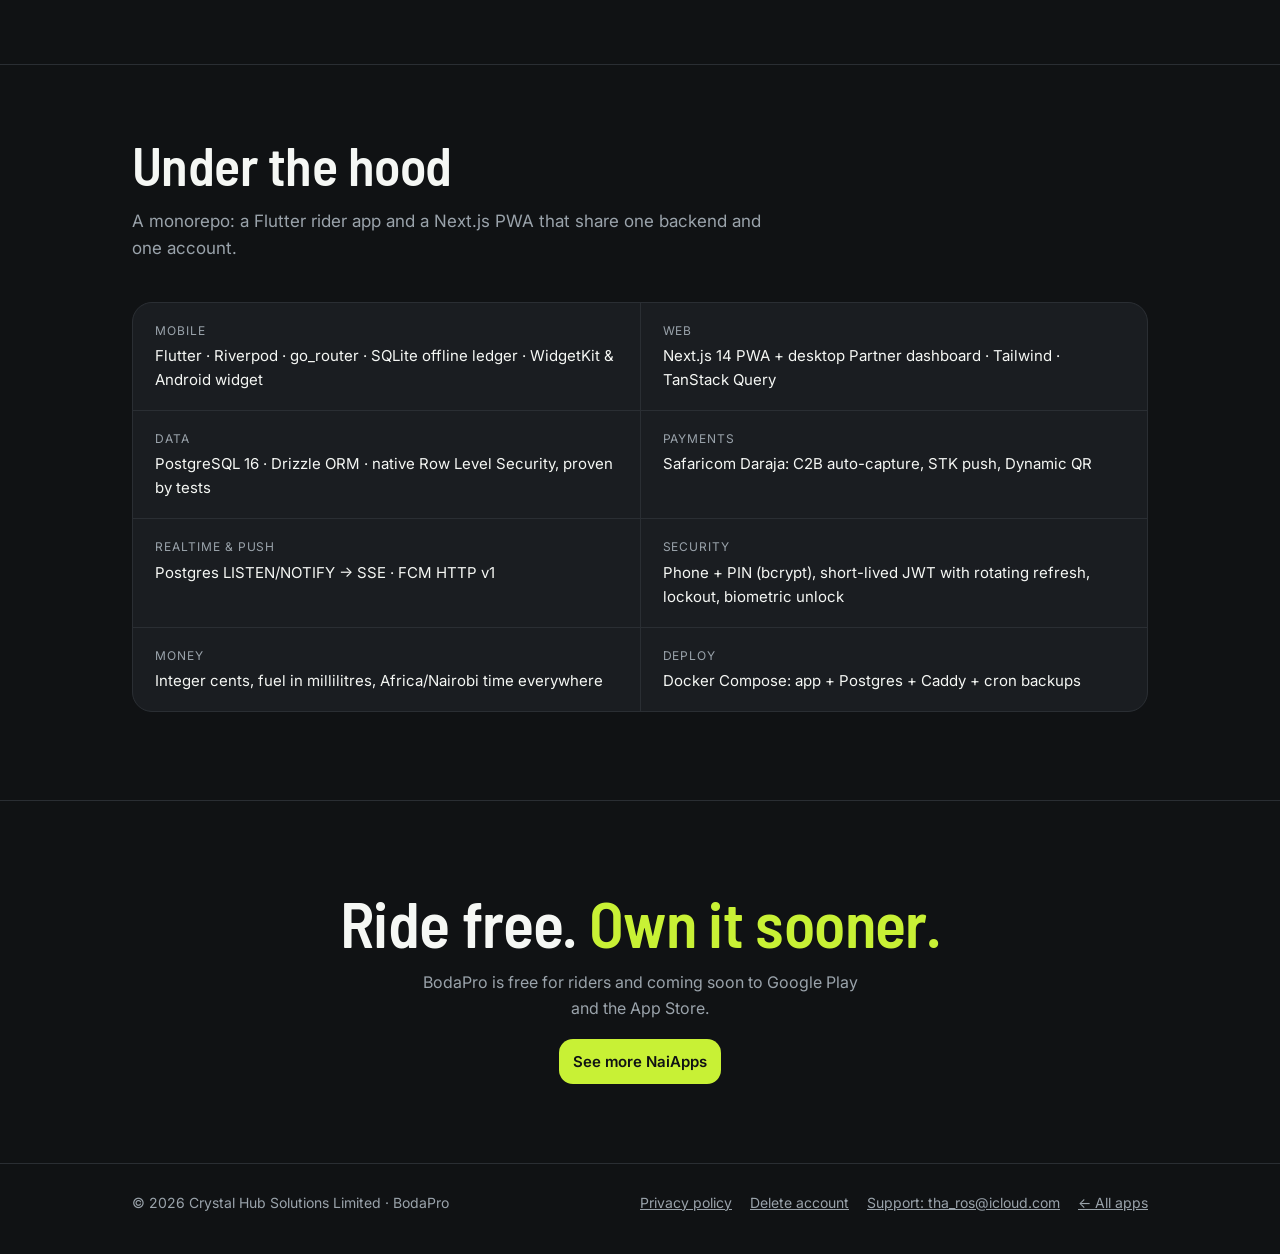
==== commit 8eca4131: "BodaPro: privacy policy and account deletion pages Public URLs for the Play/App Store listings. Text" ====
--- a/apps/bodapro/index.html
+++ b/apps/bodapro/index.html
@@ -201,6 +201,7 @@
             <li><span class="tick sos">SOS</span><div><b>One-press SOS</b><span>Sends your location by SMS or WhatsApp to two people you choose, straight from your phone.</span></div></li>
           </ul>
         </div>
+        <p style="margin-top:24px"><a class="btn btn-ghost" href="privacy/">Read the full privacy policy</a></p>
       </div>
     </section>
 
@@ -252,8 +253,13 @@
 
   <footer class="footer">
     <div class="wrap">
-      <span>© <span id="yr">2026</span> NaiApps · BodaPro</span>
-      <a href="../../">← All apps</a>
+      <span>© <span id="yr">2026</span> Crystal Hub Solutions Limited · BodaPro</span>
+      <span class="footer-links">
+        <a href="privacy/">Privacy policy</a>
+        <a href="delete-account/">Delete account</a>
+        <a href="mailto:tha_ros@icloud.com?subject=BodaPro%20support">Support: tha_ros@icloud.com</a>
+        <a href="../../">← All apps</a>
+      </span>
     </div>
   </footer>
 
--- a/assets/css/style.css
+++ b/assets/css/style.css
@@ -234,3 +234,15 @@
   *, *::before, *::after { transition: none !important; animation: none !important; }
   html { scroll-behavior: auto; }
 }
+
+/* policy pages (privacy, delete account) */
+.policy { max-width: 720px; padding-top: 48px; padding-bottom: 72px; }
+.policy h1 { font-size: clamp(38px, 7vw, 56px); color: var(--hiviz, var(--text)); }
+.policy .meta { color: var(--muted); font-size: 14px; margin-top: 10px; }
+.policy section { margin-top: 32px; }
+.policy h2 { font-size: 24px; margin-bottom: 10px; }
+.policy p, .policy li { color: var(--muted); font-size: 16px; line-height: 1.7; }
+.policy p + p { margin-top: 12px; }
+.policy ol { margin: 0; padding-left: 22px; }
+.policy a { color: var(--text); text-underline-offset: 3px; }
+.footer-links { display: flex; flex-wrap: wrap; gap: 18px; }
